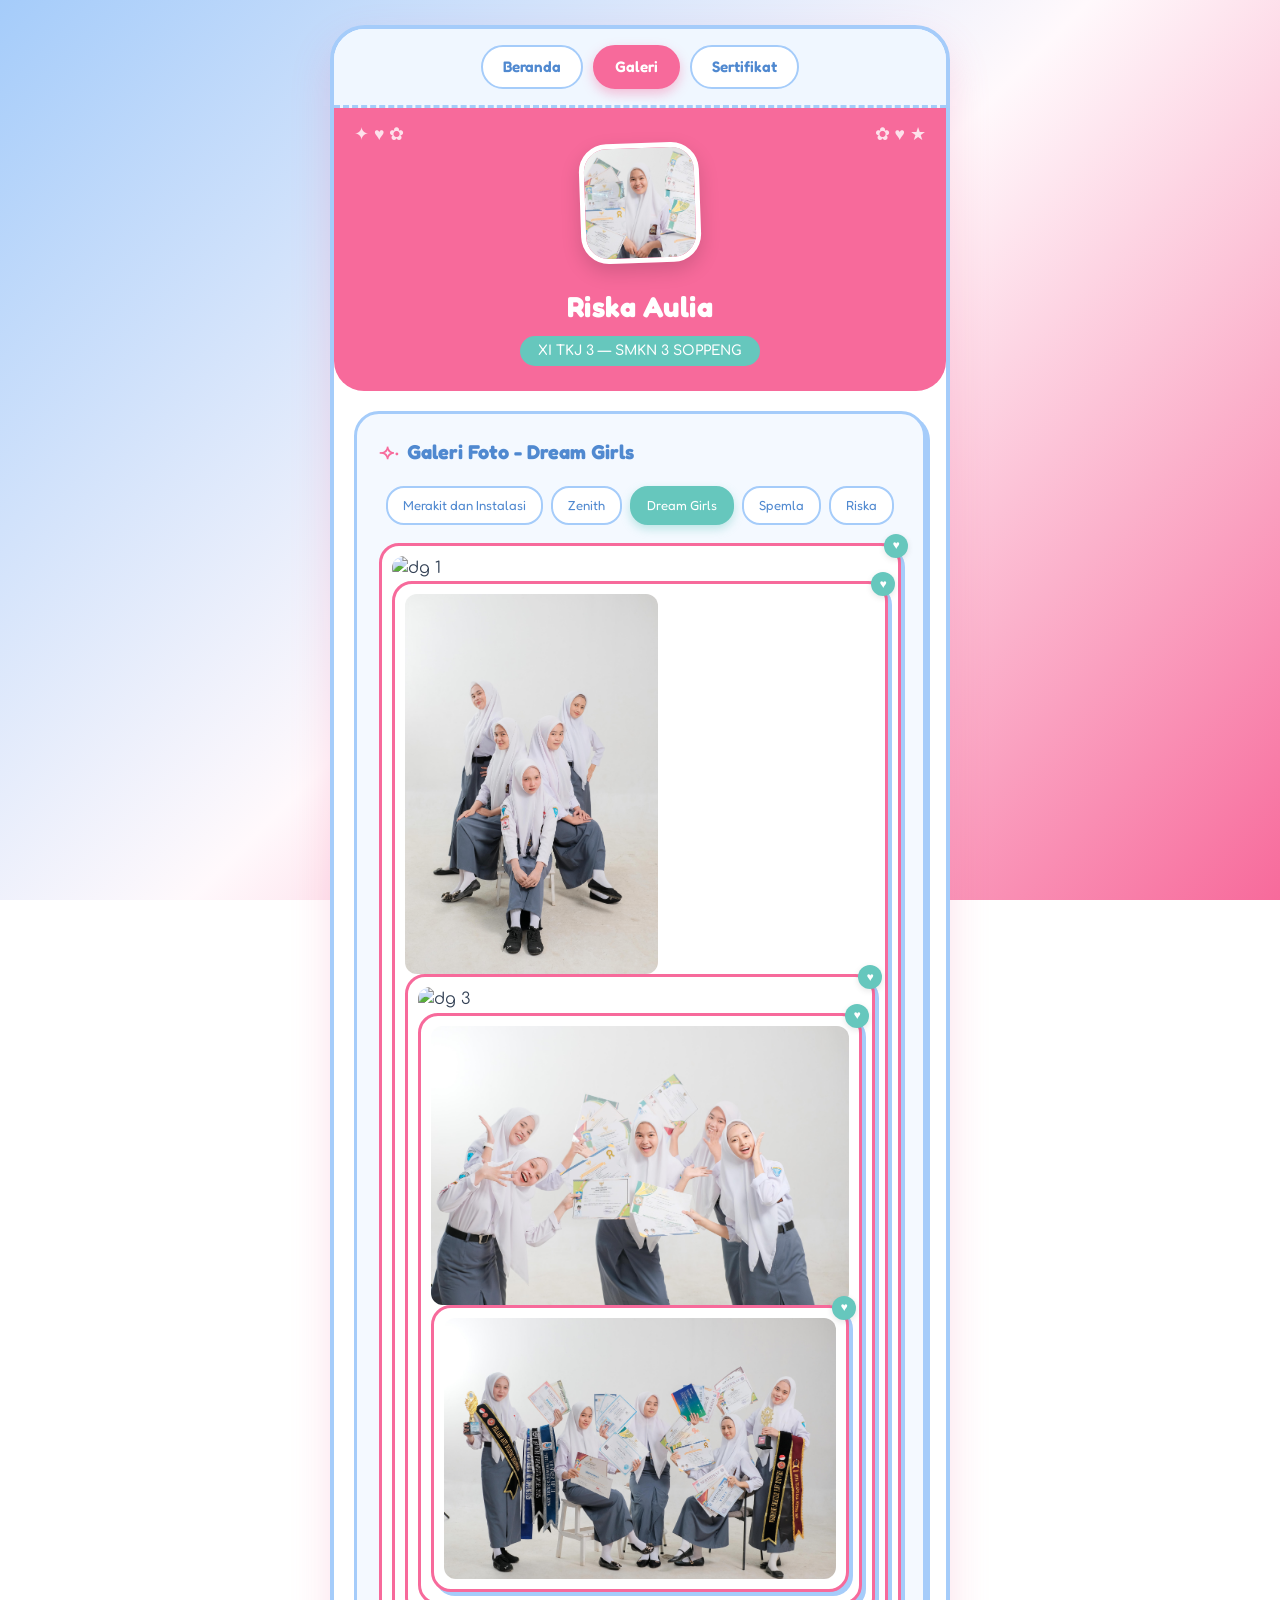
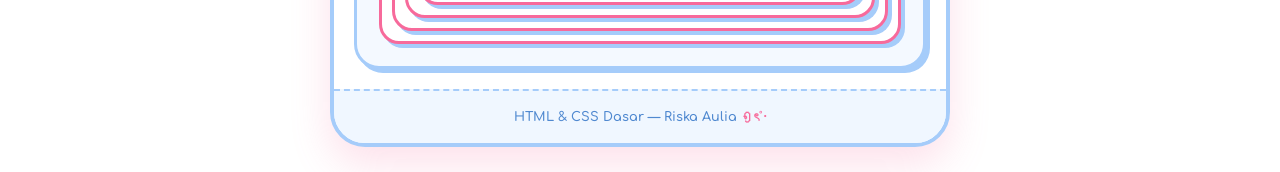
==== pages/dream-girls.html @ 8c3ff794 "Add files via upload" ====
<!DOCTYPE html>
<html lang="id">
<head>
  <meta charset="UTF-8">
  <meta name="viewport" content="width=device-width, initial-scale=1.0">
  <title>Galeri Dream Girls - Riska Aulia</title>
  <link rel="stylesheet" href="../css/style.css">
</head>
<body>

  <main class="card-container">
    <!-- Navigation Utama -->
    <nav class="tab-menu">
      <a href="../index.html" class="tab-btn">Beranda</a>
      <a href="../pages/gallery.html" class="tab-btn active">Galeri</a>
      <a href="../pages/certificate.html" class="tab-btn">Sertifikat</a>
    </nav>

    <!-- Header -->
    <header class="profile-header">
      <img src="../images/Foto.riska.jpg" alt="Foto Profil Riska Aulia" class="profile-avatar">
      <h1 class="profile-name">Riska Aulia</h1>
      <p class="profile-tagline">XI TKJ 3 — SMKN 3 SOPPENG</p>
    </header>

    
    <!-- Seksi Utama Gallery Zenith -->
    <section class="profile-section">
      <h2 class="section-title">Galeri Foto - Dream Girls</h2>
      
      <!-- SUB-KATEGORI (Tombol Zenith Aktif) -->
      <div class="category-menu">
        <a href="../pages/gallery.html" class="cat-btn">Merakit dan Instalasi</a>
        <a href="../pages/zenith.html" class="cat-btn">Zenith</a>
        <a href="../pages/dreamgirl.html" class="cat-btn active">Dream Girls</a>
        <a href="../pages/spemla.html" class="cat-btn">Spemla</a>
        <a href="../pages/r.html" class="cat-btn">Riska</a>
      </div>

      <!-- FOTO-FOTO KATEGORI ZENITH -->
      <div class="gallery-grid">
        <div class="gallery-card"><img src="../images/DG1.jpg" alt="dg 1">
        <div class="gallery-card"><img src="../images/Dg2.jpg" alt="dg 2">
        <div class="gallery-card"><img src="../images/dg3.jpg" alt="dg 3" >
        <div class="gallery-card"><img src="../images/Dg4.jpg" alt="dg 4">
        <div class="gallery-card"><img src="../images/Dg5.jpg" alt="dg 5">
      </div>

    </section>

    <!-- Footer -->
    <footer class="profile-footer">
      <p>HTML & CSS Dasar — Riska Aulia</p>
    </footer>

  </main>

</body>
</html>
---- css/style.css ----
/* ==========================================
   1. IMPORT FONT LUCU (GOOGLE FONTS)
   ========================================== */
@import url('https://fonts.googleapis.com/css2?family=Comfortaa:wght@400;600;700&family=Fredoka:wght@500;600;700&display=swap');

/* ==========================================
   2. PALET WARNA & RESET DASAR
   ========================================== */
:root {
  --pink-main: #F76A9B;
  --blue-dark: #5089D0;
  --blue-light: #A5CCFA;
  --teal-accent: #66C7BD;
  --bg-pastel: #FFF9FC;
  --text-dark: #334155;
  --white: #ffffff;
}

* {
  box-sizing: border-box;
  margin: 0;
  padding: 0;
}

body {
  background: linear-gradient(135deg, #A5CCFA 0%, #FFF9FC 50%, #F76A9B 100%);
  background-attachment: fixed;
  color: var(--text-dark);
  font-family: 'Comfortaa', cursive, sans-serif;
  line-height: 1.6;
  padding: 25px 12px;
  display: flex;
  justify-content: center;
  align-items: center;
  min-height: 100vh;
}

/* Container utama dengan elemen latar bertema bintang/bunga */
.card-container {
  max-width: 620px;
  width: 100%;
  background-color: var(--white);
  border-radius: 35px;
  overflow: hidden;
  border: 4px solid var(--blue-light);
  box-shadow: 0 18px 40px rgba(247, 106, 155, 0.2);
  position: relative;
}

/* ==========================================
   3. NAVIGASI UTAMA
   ========================================== */
.tab-menu {
  display: flex;
  justify-content: center;
  gap: 10px;
  background-color: #f0f7ff;
  padding: 16px 10px;
  border-bottom: 3px dashed var(--blue-light);
}

.tab-btn {
  text-decoration: none;
  font-family: 'Fredoka', cursive, sans-serif;
  font-size: 0.95rem;
  font-weight: 600;
  color: var(--blue-dark);
  background-color: var(--white);
  padding: 8px 20px;
  border-radius: 25px;
  border: 2px solid var(--blue-light);
  transition: all 0.3s cubic-bezier(0.68, -0.55, 0.265, 1.55);
}

.tab-btn:hover {
  background-color: var(--blue-light);
  color: var(--white);
  transform: translateY(-2px);
}

.tab-btn.active {
  background-color: var(--pink-main);
  color: var(--white);
  border-color: var(--pink-main);
  box-shadow: 0 5px 12px rgba(247, 106, 155, 0.4);
}

/* ==========================================
   4. HEADER / PROFIL (DEKORASI HIASAN)
   ========================================== */
.profile-header {
  background-color: var(--pink-main);
  color: var(--white);
  text-align: center;
  padding: 35px 20px 25px;
  border-bottom-left-radius: 30px;
  border-bottom-right-radius: 30px;
  position: relative;
}

/* Hiasan Bintang & Hati di Header */
.profile-header::before {
  content: '✦  ♥  ✿';
  position: absolute;
  top: 12px;
  left: 20px;
  font-size: 1.1rem;
  color: var(--white);
  opacity: 0.8;
}

.profile-header::after {
  content: '✿  ♥  ★';
  position: absolute;
  top: 12px;
  right: 20px;
  font-size: 1.1rem;
  color: var(--white);
  opacity: 0.8;
}

.profile-avatar {
  width: 120px;
  height: 120px;
  border-radius: 28px;
  object-fit: cover;
  border: 5px solid var(--white);
  box-shadow: 0 8px 20px rgba(0, 0, 0, 0.15);
  margin-bottom: 12px;
  transform: rotate(-2deg);
  transition: transform 0.3s ease;
}

.profile-avatar:hover {
  transform: rotate(0deg) scale(1.05);
}

.profile-name {
  font-family: 'Fredoka', cursive, sans-serif;
  font-size: 1.8rem;
  letter-spacing: 0.5px;
}

.profile-tagline {
  font-size: 0.85rem;
  background-color: var(--teal-accent);
  color: var(--white);
  display: inline-block;
  padding: 4px 18px;
  border-radius: 20px;
  margin-top: 6px;
  font-weight: 600;
}

/* ==========================================
   5. SEKSI KONTEN & KARTU INFORMASI
   ========================================== */
.profile-section {
  margin: 20px;
  padding: 22px;
  border-radius: 25px;
  background-color: #f4f9ff;
  border: 3px solid var(--blue-light);
  box-shadow: 4px 4px 0px var(--blue-light);
  position: relative;
}

.section-title {
  font-family: 'Fredoka', cursive, sans-serif;
  font-size: 1.25rem;
  color: var(--blue-dark);
  margin-bottom: 12px;
  display: flex;
  align-items: center;
  gap: 8px;
}

.section-title::before {
  content: '⟢⋅';
  color: var(--pink-main);
}

.profile-section p {
  font-size: 0.88rem;
  margin-bottom: 10px;
  color: #475569;
}

/* ==========================================
   6. CATEGORY MENU
   ========================================== */
.category-menu {
  display: flex;
  flex-wrap: wrap;
  gap: 8px;
  justify-content: center;
  margin: 18px 0 15px;
}

.cat-btn {
  font-family: 'Fredoka', cursive, sans-serif;
  background-color: var(--white);
  color: var(--blue-dark);
  border: 2px solid var(--blue-light);
  padding: 7px 15px;
  border-radius: 18px;
  font-size: 0.82rem;
  cursor: pointer;
  transition: all 0.2s ease;
  text-decoration: none;
}

.cat-btn:hover {
  background-color: var(--pink-main);
  color: var(--white);
  border-color: var(--pink-main);
}

.cat-btn.active {
  background-color: var(--teal-accent);
  color: var(--white);
  border-color: var(--teal-accent);
  box-shadow: 0 4px 10px rgba(102, 199, 189, 0.4);
}

/* ==========================================
   7. GRID GALERI & SERTIFIKAT (PERBAIKAN BORDER)
   ========================================== */
.gallery-grid {
  display: flex;
  flex-direction: column;
  align-items: center;
  gap: 25px; /* Jarak antar kartu foto */
  margin-top: 18px;
  width: 100%;
}

.gallery-card {
  width: fit-content; /* Border pas mengikuti ukuran isi gambar */
  max-width: 100%;
  background-color: var(--white);
  border-radius: 20px;
  padding: 10px;
  border: 3px solid var(--pink-main);
  box-shadow: 4px 4px 0px var(--blue-light);
  position: relative;
  transition: transform 0.2s ease;
}

/* Hiasan Bunga & Bintang di Pojok Atas Kartu Foto */
.gallery-card::before {
  content: '♥';
  position: absolute;
  top: -12px;
  right: -10px;
  background-color: var(--teal-accent);
  color: var(--white);
  font-size: 0.75rem;
  width: 24px;
  height: 24px;
  border-radius: 50%;
  display: flex;
  align-items: center;
  justify-content: center;
  box-shadow: 0 2px 6px rgba(0,0,0,0.1);
}

.gallery-card:hover {
  transform: translateY(-3px) scale(1.01);
  border-color: var(--teal-accent);
}

.gallery-card img {
  display: block;
  max-width: 100%;
  height: auto;
  max-height: 380px;
  object-fit: contain;
  border-radius: 12px;
}

.gallery-info {
  padding: 10px 4px 4px;
  text-align: center;
}

.gallery-info h3 {
  font-family: 'Fredoka', cursive, sans-serif;
  font-size: 0.9rem;
  color: var(--pink-main);
}

.gallery-info p {
  font-size: 0.75rem;
  color: #64748b;
  margin-bottom: 0;
}

/* ==========================================
   8. TOMBOL KONTAK
   ========================================== */
.contact-links {
  display: flex;
  flex-direction: column;
  gap: 10px;
  margin-top: 15px;
}

.btn {
  font-family: 'Fredoka', cursive, sans-serif;
  display: block;
  text-align: center;
  padding: 12px 20px;
  border-radius: 20px;
  text-decoration: none;
  font-size: 0.95rem;
  transition: all 0.2s ease;
}

.btn-primary {
  background-color: var(--pink-main);
  color: var(--white);
  box-shadow: 0 5px 15px rgba(247, 106, 155, 0.3);
}

.btn-primary:hover {
  background-color: #e05384;
}

.btn-secondary {
  background-color: var(--blue-dark);
  color: var(--white);
  box-shadow: 0 5px 15px rgba(80, 137, 208, 0.3);
}

.btn-secondary:hover {
  background-color: #3d71b3;
}

/* ==========================================
   9. FOOTER
   ========================================== */
.profile-footer {
  background-color: #f0f7ff;
  text-align: center;
  padding: 16px;
  font-size: 0.8rem;
  color: var(--blue-dark);
  font-weight: 600;
  border-top: 2px dashed var(--blue-light);
}

.profile-footer p::after {
  content: ' ꪆৎ˚⋅';
  color: var(--pink-main);
    }
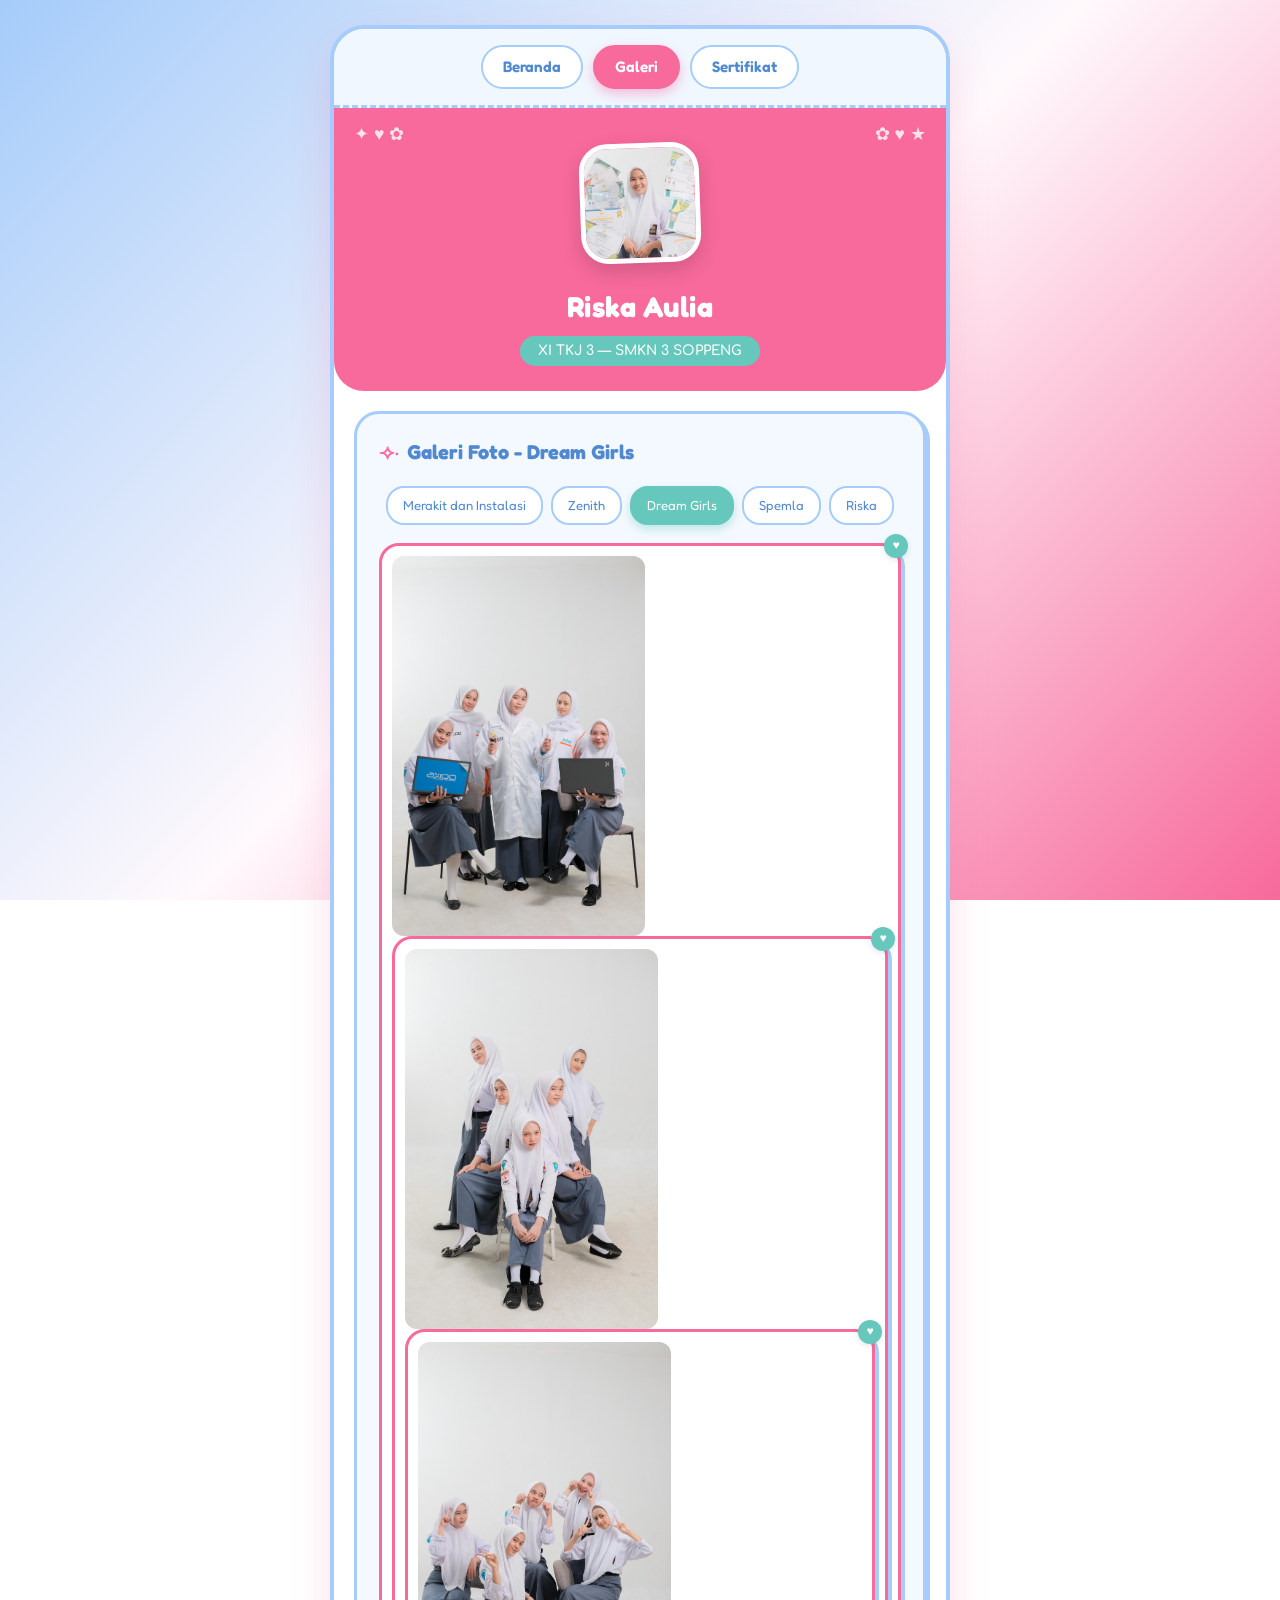
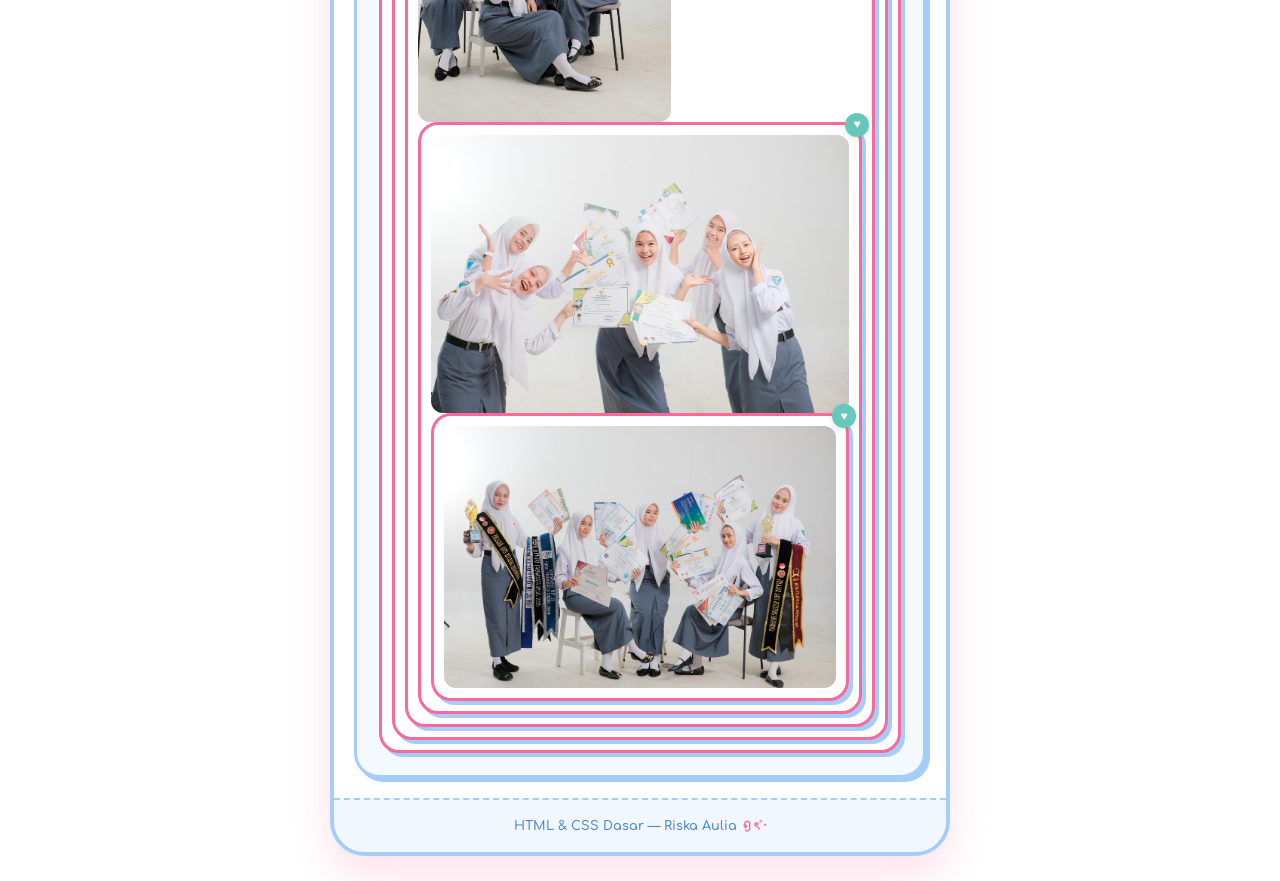
==== commit 85e008f7: "Update dream-girls.html" ====
--- a/pages/dream-girls.html
+++ b/pages/dream-girls.html
@@ -39,9 +39,9 @@
 
       <!-- FOTO-FOTO KATEGORI ZENITH -->
       <div class="gallery-grid">
-        <div class="gallery-card"><img src="../images/DG1.jpg" alt="dg 1">
+        <div class="gallery-card"><img src="../images/Dg1.jpg" alt="dg 1">
         <div class="gallery-card"><img src="../images/Dg2.jpg" alt="dg 2">
-        <div class="gallery-card"><img src="../images/dg3.jpg" alt="dg 3" >
+        <div class="gallery-card"><img src="../images/Dg3.jpg" alt="dg 3" >
         <div class="gallery-card"><img src="../images/Dg4.jpg" alt="dg 4">
         <div class="gallery-card"><img src="../images/Dg5.jpg" alt="dg 5">
       </div>
